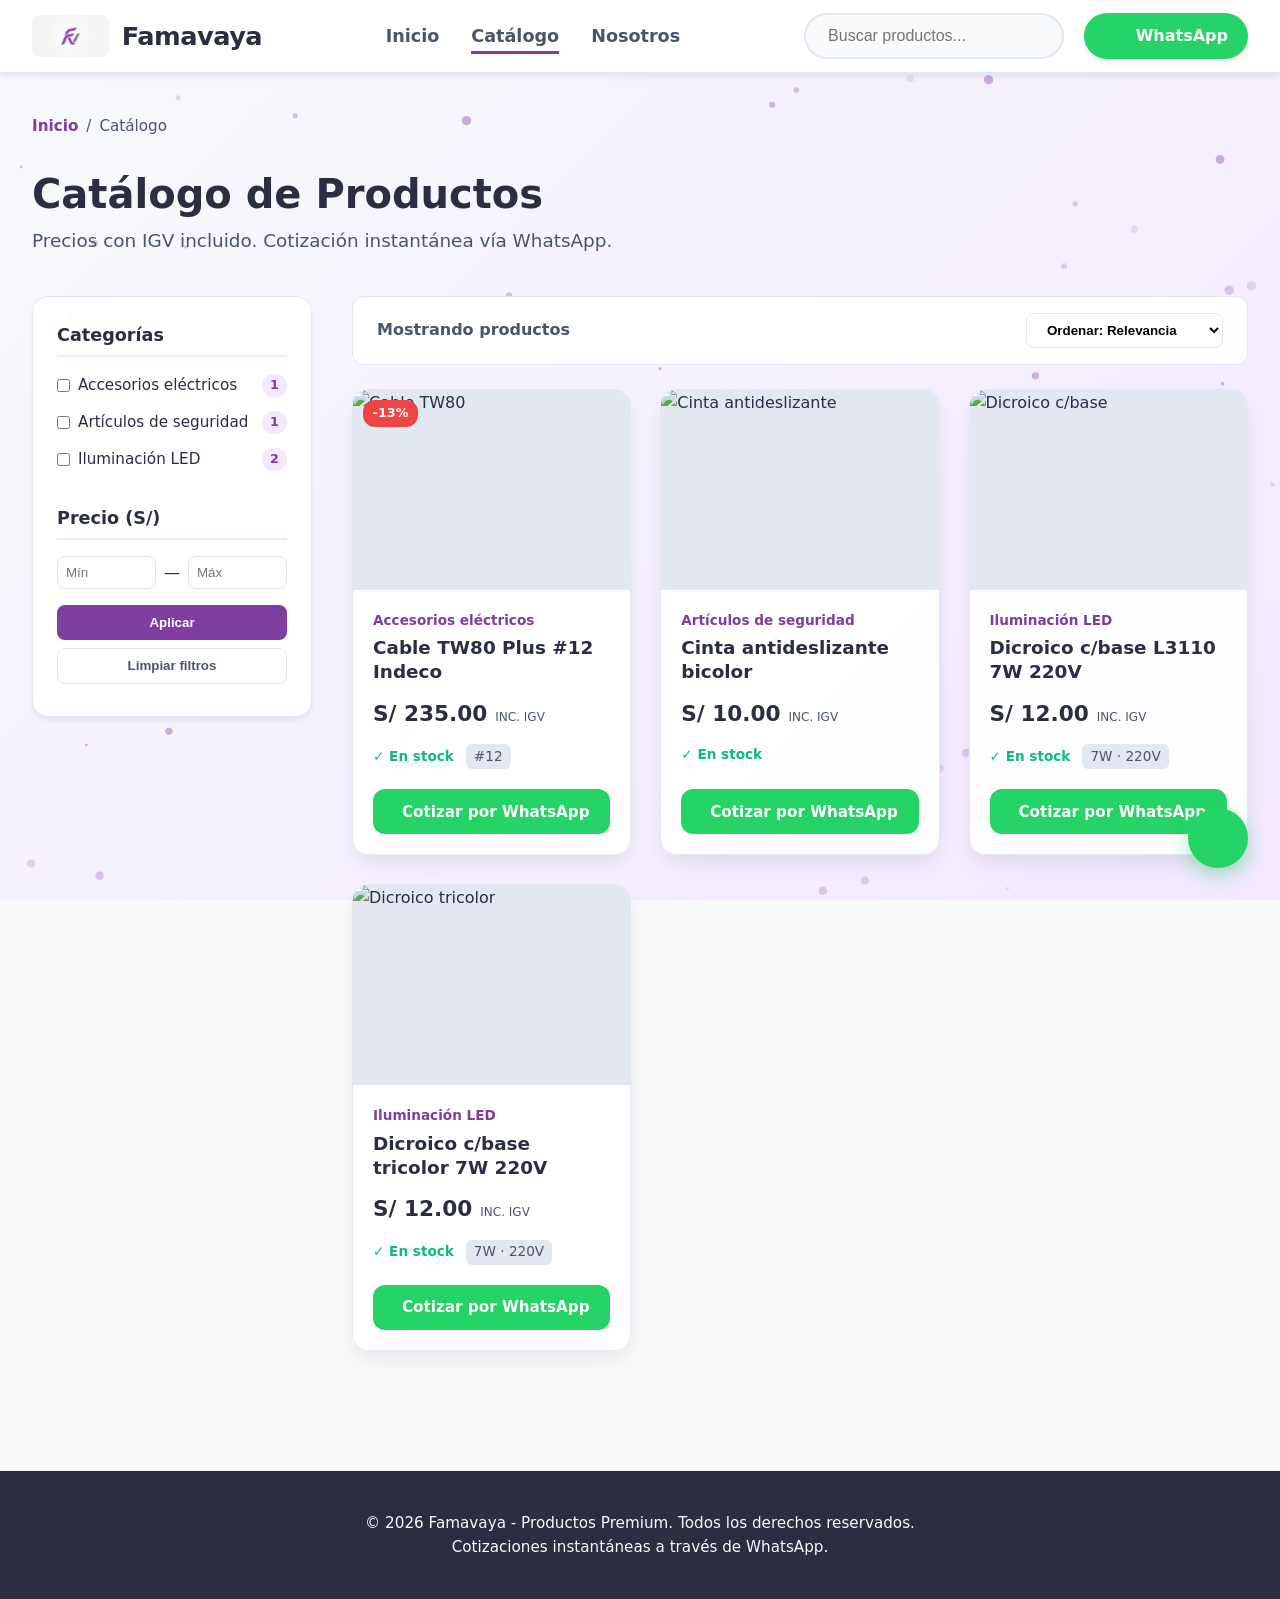
==== catalogo.html @ fc423a28 "primercommit" ====
<!DOCTYPE html>
<html lang="es">
<head>
  <meta charset="UTF-8">
  <meta name="viewport" content="width=device-width, initial-scale=1.0">
  
  <title>Famavaya | Catálogo de Productos Premium</title>
  <meta name="description" content="Explora el catálogo completo de Famavaya. Productos y suministros al mejor precio con cotización directa por WhatsApp.">

  <!-- Favicon -->
  <link rel="icon" href="img/famavaya_icono.jpg" type="image/jpeg">

  <!-- Estilos CSS -->
  <link rel="stylesheet" href="styles.css">
  
  <!-- Iconos Lucide -->
  <script src="https://unpkg.com/lucide@latest"></script>

  <!-- GSAP y Plugins -->
  <script src="https://cdnjs.cloudflare.com/ajax/libs/gsap/3.12.5/gsap.min.js"></script>
  <script src="https://cdnjs.cloudflare.com/ajax/libs/gsap/3.12.5/ScrollTrigger.min.js"></script>
</head>
<body>

  <!-- Resplandor del Cursor -->
  <div class="cursor-glow" id="cursorGlow"></div>

  <!-- Canvas para Fondo Dinámico Animado -->
  <canvas id="bg-canvas"></canvas>

  <!-- ENCABEZADO / HEADER -->
  <header class="header">
    <div class="header-container">
      
      <a href="index.html" class="brand">
        <img src="img/famavaya_icono.jpg" alt="Icono Famavaya" class="brand-icon-img">
        <span class="brand-name">Famavaya</span>
      </a>

      <nav class="navbar" id="navbar">
        <ul class="nav-list">
          <li><a href="index.html" class="nav-link">Inicio</a></li>
          <li><a href="catalogo.html" class="nav-link active">Catálogo</a></li>
          <li><a href="index.html#nosotros" class="nav-link">Nosotros</a></li>
        </ul>
      </nav>

      <div class="header-actions">
        <form class="search-form" id="searchForm">
          <input 
            type="text" 
            class="search-input" 
            id="searchInput" 
            placeholder="Buscar productos..."
            aria-label="Buscar productos"
          >
          <button type="submit" class="search-btn" aria-label="Buscar">
            <i data-lucide="search" class="icon-lg"></i>
          </button>
        </form>

        <a 
          href="https://wa.me/51981144383?text=Hola,%20quisiera%20pedir%20información%20general%20sobre%20los%20productos%20Famavaya." 
          target="_blank" 
          rel="noopener noreferrer" 
          class="wsp-btn shiny-btn"
        >
          <i data-lucide="message-circle" class="icon-lg"></i>
          <span>WhatsApp</span>
        </a>
      </div>

    </div>
  </header>

  <!-- CONTENIDO PRINCIPAL TIENDA -->
  <main class="store-section">
    <div class="container store-container">
      
      <!-- Breadcrumbs -->
      <nav class="breadcrumbs">
        <a href="index.html">Inicio</a>
        <span class="separator">/</span>
        <span class="current">Catálogo</span>
      </nav>

      <!-- Header del Catálogo -->
      <header class="store-header">
        <h1 class="store-title" id="heroTitle">Catálogo de Productos</h1>
        <p class="store-subtitle">Precios con IGV incluido. Cotización instantánea vía WhatsApp.</p>
      </header>

      <!-- Layout: Sidebar + Galería -->
      <div class="store-layout">
        
        <!-- SIDEBAR DE FILTROS -->
        <aside class="store-sidebar">
          <div class="filter-group">
            <h3 class="filter-title">Categorías</h3>
            <ul class="category-list">
              <li>
                <label class="custom-checkbox">
                  <input type="checkbox" value="electricos" class="category-checkbox"> Accesorios eléctricos
                </label>
                <span class="cat-count">1</span>
              </li>
              <li>
                <label class="custom-checkbox">
                  <input type="checkbox" value="seguridad" class="category-checkbox"> Artículos de seguridad
                </label>
                <span class="cat-count">1</span>
              </li>
              <li>
                <label class="custom-checkbox">
                  <input type="checkbox" value="iluminacion" class="category-checkbox"> Iluminación LED
                </label>
                <span class="cat-count">2</span>
              </li>
            </ul>
          </div>

          <div class="filter-group">
            <h3 class="filter-title">Precio (S/)</h3>
            <div class="price-inputs">
              <input type="number" id="minPrice" placeholder="Mín" class="price-input">
              <span class="dash">—</span>
              <input type="number" id="maxPrice" placeholder="Máx" class="price-input">
            </div>
            <button class="btn-sidebar btn-apply" id="applyFiltersBtn">Aplicar</button>
            <button class="btn-sidebar btn-clear" id="clearFiltersBtn">Limpiar filtros</button>
          </div>
        </aside>

        <!-- ÁREA DE PRODUCTOS -->
        <div class="store-content">
          
          <div class="store-top-bar">
            <span class="products-count" id="productsCount">Mostrando productos</span>
            <select class="sort-select" id="sortSelect">
              <option value="default">Ordenar: Relevancia</option>
              <option value="low-high">Precio: Menor a Mayor</option>
              <option value="high-low">Precio: Mayor a Menor</option>
            </select>
          </div>

          <!-- GRID DE PRODUCTOS -->
          <div class="catalog-grid" id="productsGrid">
            
            <!-- Item 1 -->
            <article class="catalog-card" data-category="electricos" data-price="235.00">
              <div class="card-thumb">
                <span class="badge-discount">-13%</span>
                <img src="https://images.unsplash.com/photo-1544716278-ca5e3f4abd8c?auto=format&fit=crop&w=500&q=80" alt="Cable TW80">
              </div>
              <div class="card-details">
                <span class="product-cat">Accesorios eléctricos</span>
                <h3 class="card-title">Cable TW80 Plus #12 Indeco</h3>
                <div class="card-price-row">
                  <span class="price-val">S/ 235.00</span>
                  <span class="igv-tag">inc. IGV</span>
                </div>
                <div class="card-meta">
                  <span class="stock-status">✓ En stock</span>
                  <span class="sku-tag">#12</span>
                </div>
                <a href="https://wa.me/51981144383?text=Hola,%20deseo%20cotizar:%20Cable%20TW80%20Plus" target="_blank" class="wsp-catalog-btn shiny-btn">
                  <i data-lucide="message-circle"></i>
                  <span>Cotizar por WhatsApp</span>
                </a>
              </div>
            </article>

            <!-- Item 2 -->
            <article class="catalog-card" data-category="seguridad" data-price="10.00">
              <div class="card-thumb">
                <img src="https://images.unsplash.com/photo-1589939705384-5185137a7f0f?auto=format&fit=crop&w=500&q=80" alt="Cinta antideslizante">
              </div>
              <div class="card-details">
                <span class="product-cat">Artículos de seguridad</span>
                <h3 class="card-title">Cinta antideslizante bicolor</h3>
                <div class="card-price-row">
                  <span class="price-val">S/ 10.00</span>
                  <span class="igv-tag">inc. IGV</span>
                </div>
                <div class="card-meta">
                  <span class="stock-status">✓ En stock</span>
                </div>
                <a href="https://wa.me/51981144383?text=Hola,%20deseo%20cotizar:%20Cinta%20antideslizante" target="_blank" class="wsp-catalog-btn shiny-btn">
                  <i data-lucide="message-circle"></i>
                  <span>Cotizar por WhatsApp</span>
                </a>
              </div>
            </article>

            <!-- Item 3 -->
            <article class="catalog-card" data-category="iluminacion" data-price="12.00">
              <div class="card-thumb">
                <img src="https://images.unsplash.com/photo-1550985616-10810253b84d?auto=format&fit=crop&w=500&q=80" alt="Dicroico c/base">
              </div>
              <div class="card-details">
                <span class="product-cat">Iluminación LED</span>
                <h3 class="card-title">Dicroico c/base L3110 7W 220V</h3>
                <div class="card-price-row">
                  <span class="price-val">S/ 12.00</span>
                  <span class="igv-tag">inc. IGV</span>
                </div>
                <div class="card-meta">
                  <span class="stock-status">✓ En stock</span>
                  <span class="sku-tag">7W · 220V</span>
                </div>
                <a href="https://wa.me/51981144383?text=Hola,%20deseo%20cotizar:%20Dicroico%20L3110" target="_blank" class="wsp-catalog-btn shiny-btn">
                  <i data-lucide="message-circle"></i>
                  <span>Cotizar por WhatsApp</span>
                </a>
              </div>
            </article>

            <!-- Item 4 -->
            <article class="catalog-card" data-category="iluminacion" data-price="12.00">
              <div class="card-thumb">
                <img src="https://images.unsplash.com/photo-1507499739999-097706ad8914?auto=format&fit=crop&w=500&q=80" alt="Dicroico tricolor">
              </div>
              <div class="card-details">
                <span class="product-cat">Iluminación LED</span>
                <h3 class="card-title">Dicroico c/base tricolor 7W 220V</h3>
                <div class="card-price-row">
                  <span class="price-val">S/ 12.00</span>
                  <span class="igv-tag">inc. IGV</span>
                </div>
                <div class="card-meta">
                  <span class="stock-status">✓ En stock</span>
                  <span class="sku-tag">7W · 220V</span>
                </div>
                <a href="https://wa.me/51981144383?text=Hola,%20deseo%20cotizar:%20Dicroico%20tricolor" target="_blank" class="wsp-catalog-btn shiny-btn">
                  <i data-lucide="message-circle"></i>
                  <span>Cotizar por WhatsApp</span>
                </a>
              </div>
            </article>

          </div>
        </div>
      </div>
    </div>
  </main>

  <!-- Botón Flotante WhatsApp -->
  <a href="https://wa.me/51981144383" target="_blank" class="wsp-float-btn shiny-btn" aria-label="Contacto WhatsApp">
    <i data-lucide="message-circle"></i>
  </a>

  <!-- PIE DE PÁGINA / FOOTER -->
  <footer class="footer">
    <div class="container footer-content">
      <p>&copy; 2026 Famavaya - Productos Premium. Todos los derechos reservados.</p>
      <p>Cotizaciones instantáneas a través de WhatsApp.</p>
    </div>
  </footer>

  <!-- Script JS --->
  <script src="main.js"></script>
</body>
</html>
---- styles.css ----
/* ==========================================================================
   1. VARIABLES Y CONFIGURACIÓN GENERAL
   ========================================================================== */
:root {
  --primary-purple: #803DA0;
  --purple-light: #F3E8FF;
  --purple-dark: #5B21B6;
  
  --bg-gray: #F8FAFC;
  --bg-card: rgba(255, 255, 255, 0.95);
  
  --gray-dark: #2B2D42;
  --gray-medium: #4A5568;
  --gray-border: #E2E8F0;

  --white: #FFFFFF;
  --whatsapp-green: #25D366;
  --whatsapp-green-hover: #1EBE5D;

  --font-family: system-ui, -apple-system, BlinkMacSystemFont, 'Segoe UI', Roboto, sans-serif;
  --shadow-md: 0 4px 6px -1px rgba(0, 0, 0, 0.08);
  --shadow-lg: 0 10px 25px -5px rgba(0, 0, 0, 0.1);
}

* {
  margin: 0;
  padding: 0;
  box-sizing: border-box;
}

html {
  scroll-behavior: smooth;
  font-family: var(--font-family);
  color: var(--gray-dark);
  background-color: var(--bg-gray);
  font-size: 16px;
}

body {
  line-height: 1.6;
  position: relative;
  overflow-x: hidden;
}

/* Canvas para Fondo Dinámico Animado */
#bg-canvas {
  position: fixed;
  top: 0;
  left: 0;
  width: 100vw;
  height: 100vh;
  z-index: -1;
  pointer-events: none;
  background: linear-gradient(135deg, #f8fafc 0%, #f3e8ff 100%);
}

.icon-lg {
  width: 24px;
  height: 24px;
}

/* ==========================================================================
   2. BOTONES SHINY & FLOTANTES
   ========================================================================== */
.shiny-btn {
  position: relative;
  overflow: hidden;
  transition: all 0.3s ease;
}

.shiny-btn::before {
  content: '';
  position: absolute;
  top: 0;
  left: -100%;
  width: 60%;
  height: 100%;
  background: linear-gradient(
    90deg,
    transparent,
    rgba(255, 255, 255, 0.45),
    transparent
  );
  transform: skewX(-20deg);
  transition: none;
}

.shiny-btn:hover::before,
.shiny-btn:focus::before {
  left: 140%;
  transition: left 0.65s ease-in-out;
}

.shiny-btn:hover {
  transform: translateY(-2px);
  box-shadow: 0 6px 20px rgba(128, 61, 160, 0.35);
}

.wsp-float-btn {
  position: fixed;
  bottom: 2rem;
  right: 2rem;
  background-color: var(--whatsapp-green);
  color: var(--white);
  width: 60px;
  height: 60px;
  border-radius: 50%;
  display: flex;
  align-items: center;
  justify-content: center;
  box-shadow: 0 8px 20px rgba(37, 211, 102, 0.4);
  z-index: 999;
  text-decoration: none;
}

.wsp-float-btn i {
  width: 32px;
  height: 32px;
}

/* ==========================================================================
   3. ENCABEZADO / HEADER
   ========================================================================== */
.header {
  position: sticky;
  top: 0;
  z-index: 1000;
  background-color: rgba(255, 255, 255, 0.95);
  backdrop-filter: blur(12px);
  border-bottom: 2px solid var(--gray-border);
  box-shadow: var(--shadow-md);
}

.header-container {
  max-width: 1400px;
  margin: 0 auto;
  padding: 0.8rem 2rem;
  display: flex;
  align-items: center;
  justify-content: space-between;
  gap: 2rem;
}

.brand {
  display: flex;
  align-items: center;
  gap: 0.8rem;
  text-decoration: none;
  color: var(--gray-dark);
}

.brand-icon-img {
  height: 42px;
  width: auto;
  object-fit: contain;
  border-radius: 8px;
}

.brand-name {
  font-size: 1.6rem;
  font-weight: 800;
  color: var(--gray-dark);
  letter-spacing: -0.5px;
}

.nav-list {
  display: flex;
  list-style: none;
  gap: 2rem;
}

.nav-link {
  text-decoration: none;
  color: var(--gray-medium);
  font-weight: 600;
  font-size: 1.1rem;
  padding: 0.5rem 0;
  position: relative;
}

.nav-link::after {
  content: '';
  position: absolute;
  bottom: 0;
  left: 0;
  width: 0%;
  height: 3px;
  background-color: var(--primary-purple);
  transition: width 0.3s ease;
}

.nav-link:hover::after,
.nav-link.active::after {
  width: 100%;
}

.header-actions {
  display: flex;
  align-items: center;
  gap: 1.25rem;
}

.search-form {
  display: flex;
  align-items: center;
  background-color: var(--bg-gray);
  border: 2px solid var(--gray-border);
  border-radius: 28px;
  padding: 0.35rem 1rem;
}

.search-input {
  border: none;
  background: transparent;
  outline: none;
  padding: 0.4rem;
  font-size: 1rem;
  width: 200px;
  color: var(--gray-dark);
}

.search-btn {
  background: transparent;
  border: none;
  cursor: pointer;
  color: var(--gray-medium);
  display: flex;
  align-items: center;
}

.wsp-btn {
  display: flex;
  align-items: center;
  gap: 0.5rem;
  background-color: var(--whatsapp-green);
  color: var(--white);
  text-decoration: none;
  padding: 0.65rem 1.25rem;
  border-radius: 28px;
  font-weight: 700;
  font-size: 1rem;
  box-shadow: var(--shadow-md);
}

/* ==========================================================================
   4. HERO Y SECCIONES GENERALES
   ========================================================================== */
.container {
  max-width: 1300px;
  margin: 0 auto;
  padding: 0 2rem;
}

.hero-section {
  padding: 5rem 0;
  text-align: center;
}

.hero-title {
  font-size: 3rem;
  font-weight: 800;
  color: var(--gray-dark);
  margin-bottom: 1rem;
}

.hero-subtitle {
  font-size: 1.25rem;
  color: var(--gray-medium);
  max-width: 800px;
  margin: 0 auto 2rem;
}

.hero-buttons {
  display: flex;
  justify-content: center;
  gap: 1rem;
}

.btn-primary {
  background-color: var(--primary-purple);
  color: var(--white);
  padding: 0.8rem 1.8rem;
  border-radius: 28px;
  text-decoration: none;
  font-weight: 700;
}

.btn-secondary {
  background-color: transparent;
  border: 2px solid var(--gray-border);
  color: var(--gray-dark);
  padding: 0.8rem 1.8rem;
  border-radius: 28px;
  text-decoration: none;
  font-weight: 700;
}

.section-title {
  font-size: 2rem;
  font-weight: 800;
  margin-bottom: 2rem;
  text-align: center;
}

.featured-section, .about-section {
  padding: 4rem 0;
}

.about-text {
  max-width: 800px;
  margin: 0 auto;
  text-align: center;
  font-size: 1.1rem;
  color: var(--gray-medium);
}

/* ==========================================================================
   5. TIENDA Y CATALOGO LAYOUT
   ========================================================================== */
.store-section {
  padding: 2.5rem 0 4.5rem;
}

.breadcrumbs {
  display: flex;
  align-items: center;
  gap: 0.5rem;
  font-size: 0.95rem;
  color: var(--gray-medium);
  margin-bottom: 1.5rem;
}

.breadcrumbs a {
  color: var(--primary-purple);
  text-decoration: none;
  font-weight: 600;
}

.store-header {
  margin-bottom: 2.5rem;
}

.store-title {
  font-size: 2.5rem;
  font-weight: 800;
  color: var(--gray-dark);
}

.store-subtitle {
  font-size: 1.15rem;
  color: var(--gray-medium);
}

.store-layout {
  display: grid;
  grid-template-columns: 280px 1fr;
  gap: 2.5rem;
  align-items: start;
}

/* SIDEBAR FILTROS */
.store-sidebar {
  background-color: var(--bg-card);
  border: 1px solid var(--gray-border);
  border-radius: 16px;
  padding: 1.5rem;
  box-shadow: var(--shadow-md);
  position: sticky;
  top: 100px;
}

.filter-group {
  margin-bottom: 2rem;
}

.filter-group:last-child {
  margin-bottom: 0;
}

.filter-title {
  font-size: 1.1rem;
  font-weight: 700;
  margin-bottom: 1rem;
  color: var(--gray-dark);
  border-bottom: 2px solid var(--purple-light);
  padding-bottom: 0.4rem;
}

.category-list {
  list-style: none;
}

.category-list li {
  display: flex;
  align-items: center;
  justify-content: space-between;
  margin-bottom: 0.8rem;
  font-size: 0.95rem;
}

.custom-checkbox {
  display: flex;
  align-items: center;
  gap: 0.5rem;
  cursor: pointer;
  color: var(--gray-dark);
}

.cat-count {
  background-color: var(--purple-light);
  color: var(--primary-purple);
  font-size: 0.8rem;
  font-weight: 700;
  padding: 0.1rem 0.5rem;
  border-radius: 12px;
}

.price-inputs {
  display: flex;
  align-items: center;
  gap: 0.5rem;
  margin-bottom: 1rem;
}

.price-input {
  width: 100%;
  padding: 0.5rem;
  border: 1px solid var(--gray-border);
  border-radius: 8px;
  outline: none;
}

.btn-sidebar {
  width: 100%;
  padding: 0.6rem;
  border-radius: 8px;
  font-weight: 700;
  cursor: pointer;
  margin-bottom: 0.5rem;
  border: none;
  transition: all 0.2s ease;
}

.btn-apply {
  background-color: var(--primary-purple);
  color: var(--white);
}

.btn-apply:hover {
  background-color: var(--purple-dark);
}

.btn-clear {
  background-color: transparent;
  border: 1px solid var(--gray-border);
  color: var(--gray-medium);
}

.btn-clear:hover {
  background-color: var(--gray-border);
}

/* BARRA SUPERIOR TIENDA */
.store-top-bar {
  display: flex;
  justify-content: space-between;
  align-items: center;
  margin-bottom: 1.5rem;
  background-color: var(--bg-card);
  padding: 1rem 1.5rem;
  border-radius: 12px;
  border: 1px solid var(--gray-border);
}

.products-count {
  font-weight: 600;
  color: var(--gray-medium);
}

.sort-select {
  padding: 0.5rem 1rem;
  border-radius: 8px;
  border: 1px solid var(--gray-border);
  outline: none;
  background-color: var(--white);
  font-weight: 600;
}

.catalog-grid {
  display: grid;
  grid-template-columns: repeat(auto-fill, minmax(260px, 1fr));
  gap: 1.8rem;
}

/* TARJETAS DE CATALOGO */
.catalog-card {
  background-color: var(--bg-card);
  border: 1px solid var(--gray-border);
  border-radius: 16px;
  overflow: hidden;
  box-shadow: var(--shadow-lg);
  display: flex;
  flex-direction: column;
  transition: transform 0.3s ease, box-shadow 0.3s ease;
}

.card-thumb {
  position: relative;
  width: 100%;
  height: 200px;
  overflow: hidden;
  background-color: var(--gray-border);
}

.card-thumb img {
  width: 100%;
  height: 100%;
  object-fit: cover;
  transition: transform 0.4s ease;
}

.catalog-card:hover .card-thumb img {
  transform: scale(1.06);
}

.badge-discount {
  position: absolute;
  top: 10px;
  left: 10px;
  background-color: #EF4444;
  color: var(--white);
  font-weight: 700;
  font-size: 0.8rem;
  padding: 0.2rem 0.6rem;
  border-radius: 12px;
}

.card-details {
  padding: 1.25rem;
  display: flex;
  flex-direction: column;
  flex-grow: 1;
}

.product-cat {
  font-size: 0.85rem;
  color: var(--primary-purple);
  font-weight: 700;
}

.card-title {
  font-size: 1.15rem;
  font-weight: 700;
  color: var(--gray-dark);
  margin: 0.3rem 0 0.8rem;
  line-height: 1.3;
}

.card-price-row {
  display: flex;
  align-items: baseline;
  gap: 0.5rem;
  margin-bottom: 0.8rem;
}

.price-val {
  font-size: 1.35rem;
  font-weight: 800;
  color: var(--gray-dark);
}

.igv-tag {
  font-size: 0.75rem;
  color: var(--gray-medium);
  text-transform: uppercase;
}

.card-meta {
  display: flex;
  align-items: center;
  gap: 0.75rem;
  margin-bottom: 1.25rem;
  font-size: 0.85rem;
}

.stock-status {
  color: #10B981;
  font-weight: 700;
}

.sku-tag {
  background-color: var(--gray-border);
  padding: 0.1rem 0.5rem;
  border-radius: 6px;
  color: var(--gray-medium);
}

.wsp-catalog-btn {
  margin-top: auto;
  display: flex;
  align-items: center;
  justify-content: center;
  gap: 0.5rem;
  background-color: var(--whatsapp-green);
  color: var(--white);
  text-decoration: none;
  padding: 0.65rem 1rem;
  border-radius: 12px;
  font-weight: 700;
  font-size: 0.95rem;
}

/* ==========================================================================-
   6. FOOTER Y CURSOR GLOW
   ========================================================================== */
.footer {
  background-color: var(--gray-dark);
  color: var(--bg-gray);
  padding: 2.5rem 0;
  text-align: center;
  font-size: 0.95rem;
  margin-top: 3rem;
}

.cursor-glow {
  position: fixed;
  top: 0;
  left: 0;
  width: 350px;
  height: 350px;
  border-radius: 50%;
  background: radial-gradient(circle, rgba(128, 61, 160, 0.3) 0%, rgba(128, 61, 160, 0.1) 45%, rgba(0,0,0,0) 70%);
  pointer-events: none;
  z-index: 9999;
  transform: translate(-50%, -50%);
  filter: blur(25px);
  opacity: 0;
  will-change: transform;
}

/* RESPONSIVIDAD */
@media screen and (max-width: 992px) {
  .store-layout {
    grid-template-columns: 1fr;
  }
  .store-sidebar {
    position: static;
  }
}

@media screen and (max-width: 768px) {
  .header-container {
    flex-direction: column;
    align-items: stretch;
    gap: 1rem;
    padding: 1rem;
  }

  .nav-list { justify-content: center; flex-wrap: wrap; }
  .header-actions { flex-direction: column; width: 100%; }
  .search-form, .wsp-btn { width: 100%; justify-content: center; }

  .catalog-grid { grid-template-columns: 1fr; }
  .cursor-glow { display: none; }
}
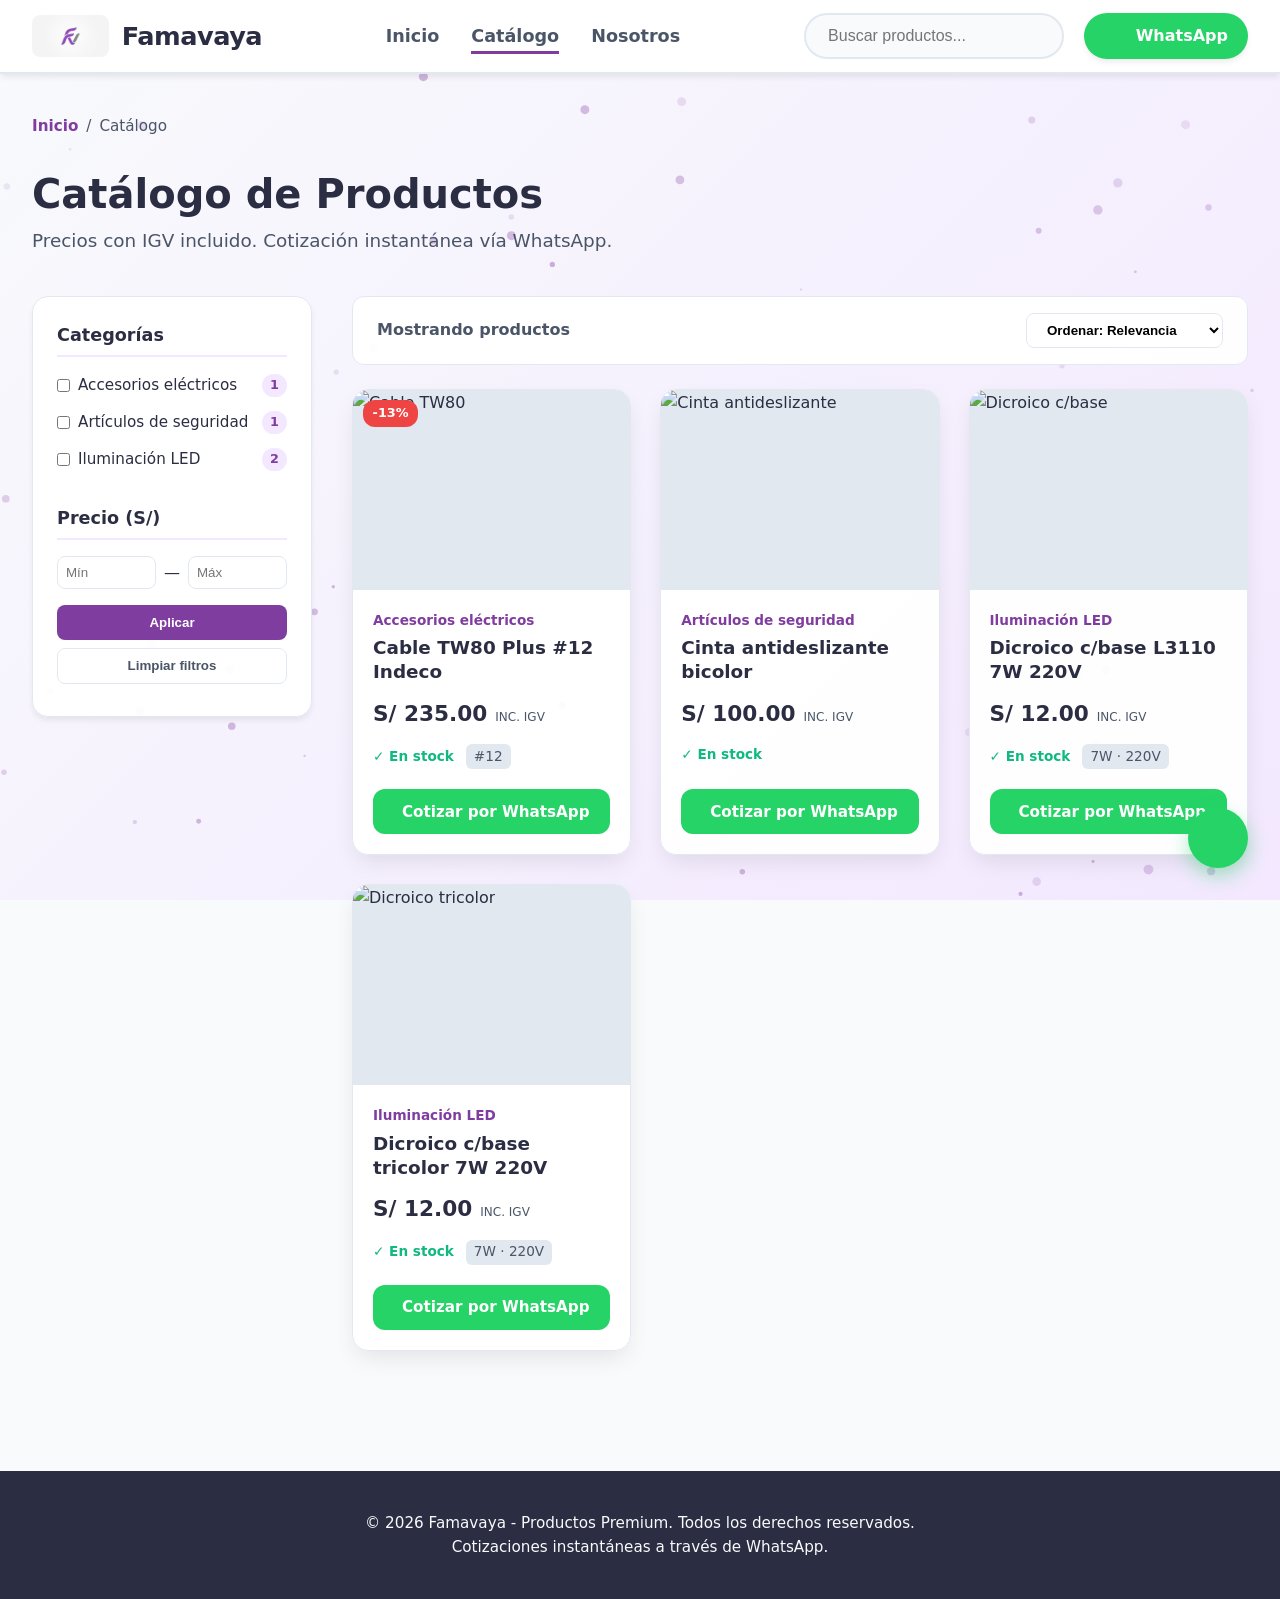
==== commit 4aac8f74: "prueba pages" ====
--- a/catalogo.html
+++ b/catalogo.html
@@ -179,7 +179,7 @@
                 <span class="product-cat">Artículos de seguridad</span>
                 <h3 class="card-title">Cinta antideslizante bicolor</h3>
                 <div class="card-price-row">
-                  <span class="price-val">S/ 10.00</span>
+                  <span class="price-val">S/ 100.00</span>
                   <span class="igv-tag">inc. IGV</span>
                 </div>
                 <div class="card-meta">
--- a/styles.css
+++ b/styles.css
@@ -93,7 +93,7 @@
 
 .shiny-btn:hover {
   transform: translateY(-2px);
-  box-shadow: 0 6px 20px rgba(128, 61, 160, 0.35);
+  box-shadow: 0 6px 20px rgba(132, 63, 164, 0.35);
 }
 
 .wsp-float-btn {
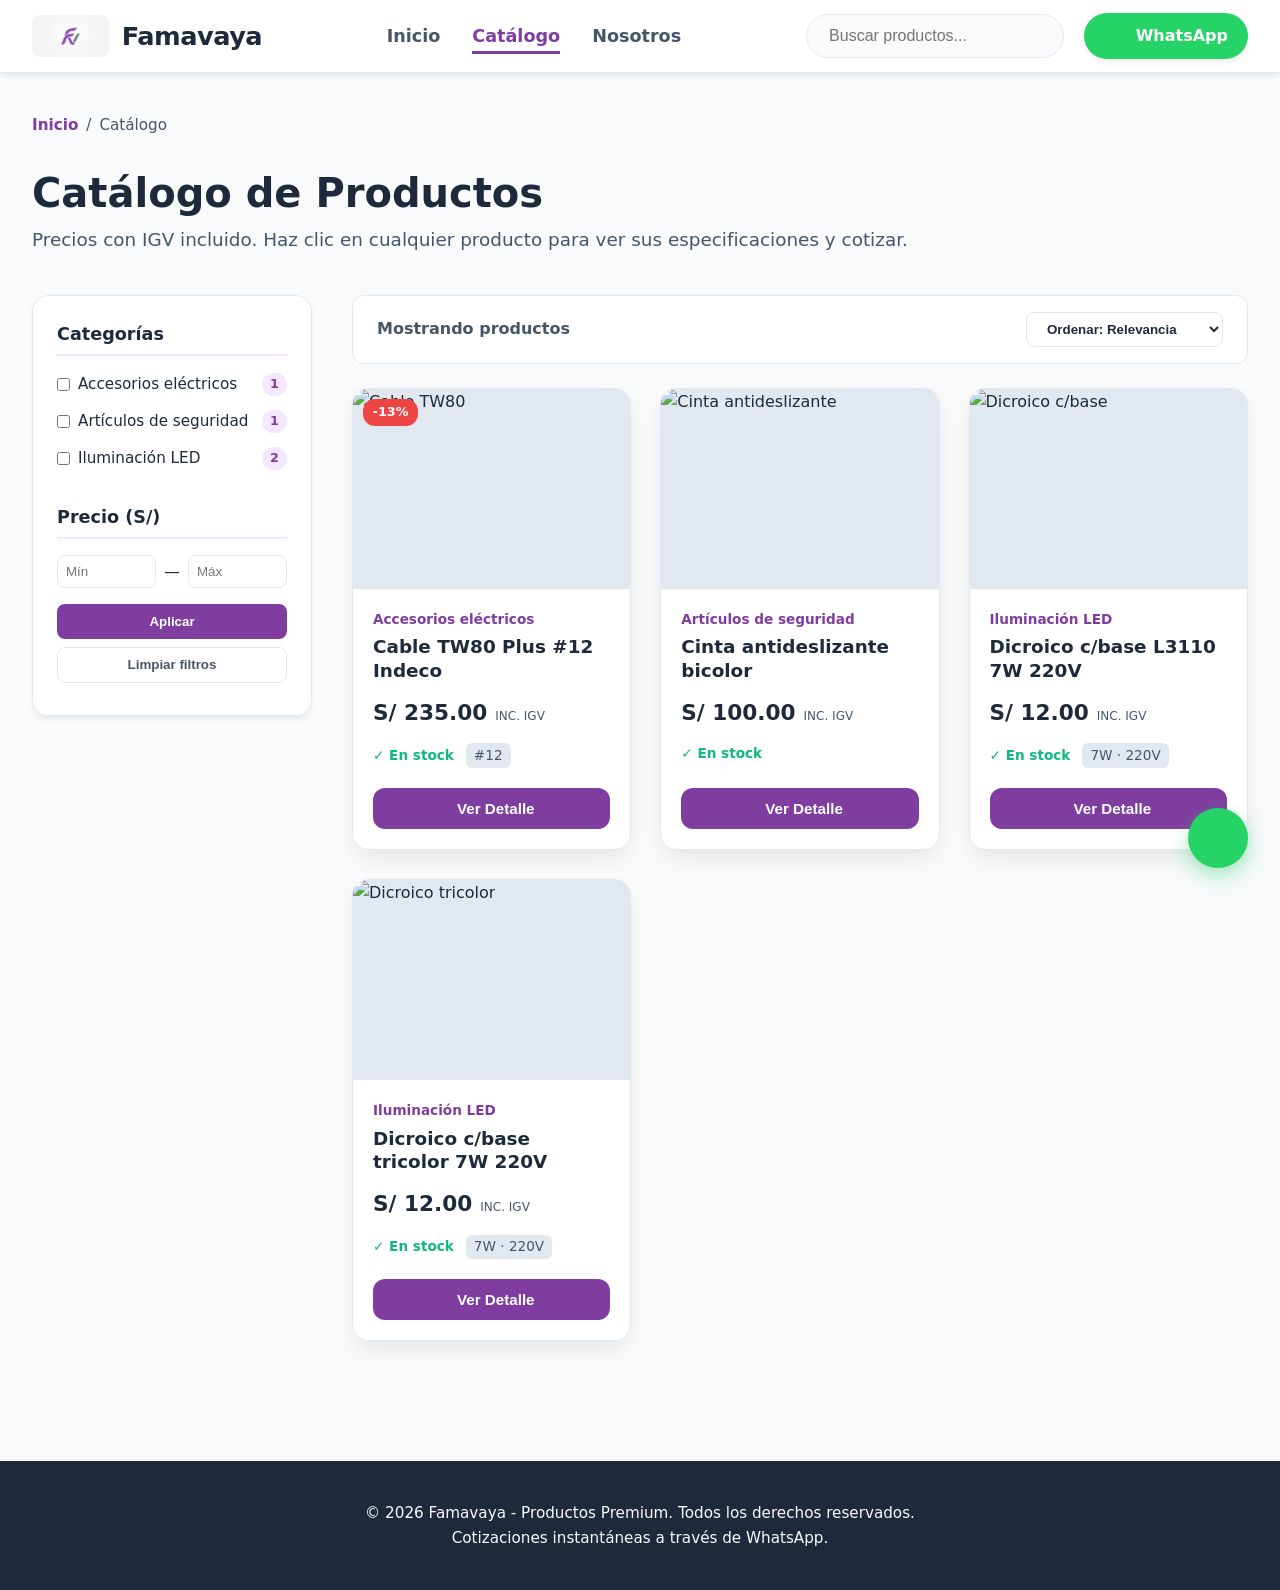
==== commit 19c3314d: "interaccionconlosproductos" ====
--- a/catalogo.html
+++ b/catalogo.html
@@ -87,7 +87,7 @@
       <!-- Header del Catálogo -->
       <header class="store-header">
         <h1 class="store-title" id="heroTitle">Catálogo de Productos</h1>
-        <p class="store-subtitle">Precios con IGV incluido. Cotización instantánea vía WhatsApp.</p>
+        <p class="store-subtitle">Precios con IGV incluido. Haz clic en cualquier producto para ver sus especificaciones y cotizar.</p>
       </header>
 
       <!-- Layout: Sidebar + Galería -->
@@ -143,11 +143,17 @@
             </select>
           </div>
 
-          <!-- GRID DE PRODUCTOS -->
+          <!-- GRID DE PRODUCTOS ENRIQUECIDOS PARA MODAL -->
           <div class="catalog-grid" id="productsGrid">
             
             <!-- Item 1 -->
-            <article class="catalog-card" data-category="electricos" data-price="235.00">
+            <article class="catalog-card" 
+                     data-category="electricos" 
+                     data-price="235.00"
+                     data-brand="Indeco"
+                     data-sku="TW80-12"
+                     data-description="Cable eléctrico TW80 Plus calibre 12 Indeco de alta conductividad y resistencia térmica. Ideal para instalaciones residenciales y comerciales de alto rendimiento."
+                     data-specs='{"Marca":"Indeco","Calibre":"#12 AWG","Uso":"Instalaciones eléctricas residenciales","Garantía":"1 año de fábrica","Material":"Cobre libre de impurezas"}'>
               <div class="card-thumb">
                 <span class="badge-discount">-13%</span>
                 <img src="https://images.unsplash.com/photo-1544716278-ca5e3f4abd8c?auto=format&fit=crop&w=500&q=80" alt="Cable TW80">
@@ -163,15 +169,21 @@
                   <span class="stock-status">✓ En stock</span>
                   <span class="sku-tag">#12</span>
                 </div>
-                <a href="https://wa.me/51981144383?text=Hola,%20deseo%20cotizar:%20Cable%20TW80%20Plus" target="_blank" class="wsp-catalog-btn shiny-btn">
-                  <i data-lucide="message-circle"></i>
-                  <span>Cotizar por WhatsApp</span>
-                </a>
+                <button type="button" class="wsp-catalog-btn shiny-btn open-modal-btn">
+                  <i data-lucide="eye"></i>
+                  <span>Ver Detalle</span>
+                </button>
               </div>
             </article>
 
             <!-- Item 2 -->
-            <article class="catalog-card" data-category="seguridad" data-price="10.00">
+            <article class="catalog-card" 
+                     data-category="seguridad" 
+                     data-price="100.00"
+                     data-brand="SafetyPro"
+                     data-sku="CINT-ANT-01"
+                     data-description="Cinta antideslizante bicolor de alta adherencia para pisos, escaleras y zonas de alto tránsito industrial o residencial. Resistente a líquidos y fricción extrema."
+                     data-specs='{"Marca":"SafetyPro","Ancho":"2 pulgadas","Largo":"18 metros","Color":"Amarillo / Negro","Superficie":"Grano abrasivo premium"}'>
               <div class="card-thumb">
                 <img src="https://images.unsplash.com/photo-1589939705384-5185137a7f0f?auto=format&fit=crop&w=500&q=80" alt="Cinta antideslizante">
               </div>
@@ -185,15 +197,21 @@
                 <div class="card-meta">
                   <span class="stock-status">✓ En stock</span>
                 </div>
-                <a href="https://wa.me/51981144383?text=Hola,%20deseo%20cotizar:%20Cinta%20antideslizante" target="_blank" class="wsp-catalog-btn shiny-btn">
-                  <i data-lucide="message-circle"></i>
-                  <span>Cotizar por WhatsApp</span>
-                </a>
+                <button type="button" class="wsp-catalog-btn shiny-btn open-modal-btn">
+                  <i data-lucide="eye"></i>
+                  <span>Ver Detalle</span>
+                </button>
               </div>
             </article>
 
             <!-- Item 3 -->
-            <article class="catalog-card" data-category="iluminacion" data-price="12.00">
+            <article class="catalog-card" 
+                     data-category="iluminacion" 
+                     data-price="12.00"
+                     data-brand="LedLux"
+                     data-sku="DIC-L3110"
+                     data-description="Foco dicroico LED L3110 con socket base incluido. Consume solo 7W con potencia equivalente a 50W halógeno. Ahorro energético garantizado."
+                     data-specs='{"Marca":"LedLux","Potencia":"7W","Voltaje":"220V","Base":"GU10 / Incluida","Vida útil":"25,000 horas"}'>
               <div class="card-thumb">
                 <img src="https://images.unsplash.com/photo-1550985616-10810253b84d?auto=format&fit=crop&w=500&q=80" alt="Dicroico c/base">
               </div>
@@ -208,15 +226,21 @@
                   <span class="stock-status">✓ En stock</span>
                   <span class="sku-tag">7W · 220V</span>
                 </div>
-                <a href="https://wa.me/51981144383?text=Hola,%20deseo%20cotizar:%20Dicroico%20L3110" target="_blank" class="wsp-catalog-btn shiny-btn">
-                  <i data-lucide="message-circle"></i>
-                  <span>Cotizar por WhatsApp</span>
-                </a>
+                <button type="button" class="wsp-catalog-btn shiny-btn open-modal-btn">
+                  <i data-lucide="eye"></i>
+                  <span>Ver Detalle</span>
+                </button>
               </div>
             </article>
 
             <!-- Item 4 -->
-            <article class="catalog-card" data-category="iluminacion" data-price="12.00">
+            <article class="catalog-card" 
+                     data-category="iluminacion" 
+                     data-price="12.00"
+                     data-brand="LedLux"
+                     data-sku="DIC-TRI-7W"
+                     data-description="Dicroico LED tricolor inteligente. Cambia entre Luz Cálida, Neutra y Fría simplemente apagando y encendiendo el interruptor tradicional."
+                     data-specs='{"Marca":"LedLux","Modos":"3 Temperaturas de luz","Potencia":"7W","Voltaje":"220V","Garantía":"6 meses"}'>
               <div class="card-thumb">
                 <img src="https://images.unsplash.com/photo-1507499739999-097706ad8914?auto=format&fit=crop&w=500&q=80" alt="Dicroico tricolor">
               </div>
@@ -231,10 +255,10 @@
                   <span class="stock-status">✓ En stock</span>
                   <span class="sku-tag">7W · 220V</span>
                 </div>
-                <a href="https://wa.me/51981144383?text=Hola,%20deseo%20cotizar:%20Dicroico%20tricolor" target="_blank" class="wsp-catalog-btn shiny-btn">
-                  <i data-lucide="message-circle"></i>
-                  <span>Cotizar por WhatsApp</span>
-                </a>
+                <button type="button" class="wsp-catalog-btn shiny-btn open-modal-btn">
+                  <i data-lucide="eye"></i>
+                  <span>Ver Detalle</span>
+                </button>
               </div>
             </article>
 
@@ -243,6 +267,53 @@
       </div>
     </div>
   </main>
+
+  <!-- MODAL DE DETALLE DE PRODUCTO -->
+  <div class="product-modal" id="productModal" aria-hidden="true" role="dialog">
+    <div class="modal-overlay" id="modalOverlay"></div>
+    <div class="modal-container">
+      <button class="modal-close-btn" id="modalCloseBtn" aria-label="Cerrar modal">&times;</button>
+      
+      <div class="modal-body">
+        <div class="modal-gallery">
+          <div class="modal-main-image">
+            <img id="modalImg" src="" alt="Producto Famavaya">
+          </div>
+        </div>
+
+        <div class="modal-info">
+          <span class="modal-brand" id="modalBrand">Famavaya Premium</span>
+          <h2 class="modal-title" id="modalTitle">Título del Producto</h2>
+          <span class="modal-sku-tag" id="modalSku">SKU: --</span>
+          
+          <div class="modal-price-box">
+            <span class="modal-price" id="modalPrice">S/ 0.00</span>
+            <span class="modal-igv-tag">inc. IGV</span>
+          </div>
+
+          <p class="modal-description" id="modalDescription">Descripción detallada del producto.</p>
+
+          <div class="modal-specs">
+            <h4 class="specs-title">Características principales:</h4>
+            <ul class="specs-list" id="modalSpecs"></ul>
+          </div>
+
+          <div class="modal-actions-row">
+            <div class="quantity-selector">
+              <button class="qty-btn" id="qtyMinus" type="button">-</button>
+              <input type="number" id="qtyInput" value="1" min="1" readonly>
+              <button class="qty-btn" id="qtyPlus" type="button">+</button>
+            </div>
+
+            <a href="#" id="modalWspBtn" target="_blank" rel="noopener noreferrer" class="wsp-catalog-btn shiny-btn modal-wsp-link">
+              <i data-lucide="message-circle"></i>
+              <span>Cotizar por WhatsApp</span>
+            </a>
+          </div>
+        </div>
+      </div>
+    </div>
+  </div>
 
   <!-- Botón Flotante WhatsApp -->
   <a href="https://wa.me/51981144383" target="_blank" class="wsp-float-btn shiny-btn" aria-label="Contacto WhatsApp">
@@ -257,7 +328,7 @@
     </div>
   </footer>
 
-  <!-- Script JS --->
+  <!-- Script JS -->
   <script src="main.js"></script>
 </body>
 </html>
--- a/styles.css
+++ b/styles.css
@@ -1,5 +1,5 @@
 /* ==========================================================================
-   1. VARIABLES Y CONFIGURACIÓN GENERAL
+   1. VARIABLES Y CONFIGURACIÓN GENERAL (TEMA CLARO DEFAULT)
    ========================================================================== */
 :root {
   --primary-purple: #803DA0;
@@ -9,8 +9,8 @@
   --bg-gray: #F8FAFC;
   --bg-card: rgba(255, 255, 255, 0.95);
   
-  --gray-dark: #2B2D42;
-  --gray-medium: #4A5568;
+  --gray-dark: #1E293B;
+  --gray-medium: #475569;
   --gray-border: #E2E8F0;
 
   --white: #FFFFFF;
@@ -20,8 +20,115 @@
   --font-family: system-ui, -apple-system, BlinkMacSystemFont, 'Segoe UI', Roboto, sans-serif;
   --shadow-md: 0 4px 6px -1px rgba(0, 0, 0, 0.08);
   --shadow-lg: 0 10px 25px -5px rgba(0, 0, 0, 0.1);
-}
-
+
+  --canvas-bg: linear-gradient(135deg, #f8fafc 0%, #f3e8ff 100%);
+  --glow-color: rgba(128, 61, 160, 0.3);
+}
+
+/* ==========================================================================
+   2. ADAPTACIÓN A MODO OSCURO AUTOMÁTICO (PREFERENCIA DEL SISTEMA)
+   ========================================================================== */
+@media (prefers-color-scheme: dark) {
+  :root {
+    --primary-purple: #A855F7;        /* Morado de alto contraste */
+    --purple-light: #2E1065;         /* Fondo oscuro para badges */
+    --purple-dark: #C084FC;          
+    
+    --bg-gray: #0F172A;              /* Fondo de página principal */
+    --bg-card: #1E293B;              /* Tarjetas */
+    
+    --gray-dark: #F8FAFC;            /* Títulos en blanco suave */
+    --gray-medium: #94A3B8;          /* Subtítulos claros */
+    --gray-border: #334155;          /* Bordes discretos */
+
+    --white: #FFFFFF;
+    --shadow-md: 0 4px 12px rgba(0, 0, 0, 0.4);
+    --shadow-lg: 0 10px 25px rgba(0, 0, 0, 0.5);
+
+    --canvas-bg: linear-gradient(135deg, #0f172a 0%, #170b29 100%);
+    --glow-color: rgba(168, 85, 247, 0.25);
+  }
+
+  /* Header en Modo Oscuro */
+  .header {
+    background-color: rgba(15, 23, 42, 0.9) !important;
+    border-bottom: 1px solid #334155;
+  }
+
+  .search-form {
+    background-color: #1E293B;
+    border-color: #334155;
+  }
+
+  .search-input {
+    color: #F8FAFC;
+  }
+
+  .search-input::placeholder {
+    color: #94A3B8;
+  }
+
+  .price-input, 
+  .sort-select {
+    background-color: #0F172A;
+    color: #F8FAFC;
+    border-color: #334155;
+  }
+
+  /* Botones del Hero en Modo Oscuro */
+  .btn-secondary {
+    border-color: #334155 !important;
+    color: #F8FAFC !important;
+  }
+
+  .btn-secondary:hover {
+    background-color: #334155 !important;
+  }
+
+  .btn-clear {
+    color: #94A3B8;
+    border-color: #334155;
+  }
+
+  .btn-clear:hover {
+    background-color: #334155;
+    color: #F8FAFC;
+  }
+
+  .sku-tag {
+    background-color: #334155;
+    color: #CBD5E1;
+  }
+
+  .card-thumb {
+    background-color: #0F172A;
+  }
+
+  .modal-container {
+    background-color: #1E293B;
+    border-color: #334155;
+  }
+
+  .qty-btn {
+    background-color: #0F172A;
+    color: #F8FAFC;
+  }
+
+  /* Footer en Modo Oscuro */
+  .footer {
+    background-color: #020617 !important;
+    color: #94A3B8 !important;
+    border-top: 1px solid #1E293B;
+  }
+
+  .footer p {
+    color: #94A3B8 !important;
+  }
+}
+
+/* ==========================================================================
+   3. RESETS Y ESTILOS BASE
+   ========================================================================== */
 * {
   margin: 0;
   padding: 0;
@@ -34,15 +141,17 @@
   color: var(--gray-dark);
   background-color: var(--bg-gray);
   font-size: 16px;
+  transition: background-color 0.3s ease, color 0.3s ease;
 }
 
 body {
   line-height: 1.6;
   position: relative;
   overflow-x: hidden;
-}
-
-/* Canvas para Fondo Dinámico Animado */
+  background-color: var(--bg-gray);
+  color: var(--gray-dark);
+}
+
 #bg-canvas {
   position: fixed;
   top: 0;
@@ -51,7 +160,7 @@
   height: 100vh;
   z-index: -1;
   pointer-events: none;
-  background: linear-gradient(135deg, #f8fafc 0%, #f3e8ff 100%);
+  background: var(--canvas-bg);
 }
 
 .icon-lg {
@@ -60,7 +169,7 @@
 }
 
 /* ==========================================================================
-   2. BOTONES SHINY & FLOTANTES
+   4. BOTONES SHINY & FLOTANTES
    ========================================================================== */
 .shiny-btn {
   position: relative;
@@ -119,7 +228,7 @@
 }
 
 /* ==========================================================================
-   3. ENCABEZADO / HEADER
+   5. ENCABEZADO / HEADER
    ========================================================================== */
 .header {
   position: sticky;
@@ -127,8 +236,9 @@
   z-index: 1000;
   background-color: rgba(255, 255, 255, 0.95);
   backdrop-filter: blur(12px);
-  border-bottom: 2px solid var(--gray-border);
+  border-bottom: 1px solid var(--gray-border);
   box-shadow: var(--shadow-md);
+  transition: background-color 0.3s ease, border-color 0.3s ease;
 }
 
 .header-container {
@@ -176,6 +286,12 @@
   font-size: 1.1rem;
   padding: 0.5rem 0;
   position: relative;
+  transition: color 0.2s ease;
+}
+
+.nav-link:hover,
+.nav-link.active {
+  color: var(--primary-purple);
 }
 
 .nav-link::after {
@@ -204,9 +320,10 @@
   display: flex;
   align-items: center;
   background-color: var(--bg-gray);
-  border: 2px solid var(--gray-border);
+  border: 1px solid var(--gray-border);
   border-radius: 28px;
   padding: 0.35rem 1rem;
+  transition: all 0.3s ease;
 }
 
 .search-input {
@@ -243,7 +360,7 @@
 }
 
 /* ==========================================================================
-   4. HERO Y SECCIONES GENERALES
+   6. HERO Y BOTONES PRINCIPALES (CORREGIDO)
    ========================================================================== */
 .container {
   max-width: 1300px;
@@ -252,7 +369,7 @@
 }
 
 .hero-section {
-  padding: 5rem 0;
+  padding: 5rem 0 4rem;
   text-align: center;
 }
 
@@ -267,32 +384,47 @@
   font-size: 1.25rem;
   color: var(--gray-medium);
   max-width: 800px;
-  margin: 0 auto 2rem;
+  margin: 0 auto 2.5rem;
 }
 
 .hero-buttons {
   display: flex;
   justify-content: center;
-  gap: 1rem;
+  align-items: center;
+  gap: 1.2rem;
 }
 
 .btn-primary {
-  background-color: var(--primary-purple);
-  color: var(--white);
-  padding: 0.8rem 1.8rem;
+  background-color: var(--primary-purple) !important;
+  color: var(--white) !important;
+  padding: 0.85rem 2rem;
   border-radius: 28px;
   text-decoration: none;
   font-weight: 700;
+  font-size: 1.05rem;
+  display: inline-flex;
+  align-items: center;
+  justify-content: center;
+  box-shadow: 0 4px 15px rgba(128, 61, 160, 0.3);
 }
 
 .btn-secondary {
   background-color: transparent;
-  border: 2px solid var(--gray-border);
-  color: var(--gray-dark);
-  padding: 0.8rem 1.8rem;
+  border: 2px solid var(--gray-border) !important;
+  color: var(--gray-dark) !important;
+  padding: 0.85rem 2rem;
   border-radius: 28px;
   text-decoration: none;
   font-weight: 700;
+  font-size: 1.05rem;
+  display: inline-flex;
+  align-items: center;
+  justify-content: center;
+  transition: all 0.2s ease;
+}
+
+.btn-secondary:hover {
+  background-color: var(--gray-border);
 }
 
 .section-title {
@@ -300,6 +432,7 @@
   font-weight: 800;
   margin-bottom: 2rem;
   text-align: center;
+  color: var(--gray-dark);
 }
 
 .featured-section, .about-section {
@@ -315,7 +448,7 @@
 }
 
 /* ==========================================================================
-   5. TIENDA Y CATALOGO LAYOUT
+   7. TIENDA Y CATÁLOGO LAYOUT
    ========================================================================== */
 .store-section {
   padding: 2.5rem 0 4.5rem;
@@ -358,7 +491,6 @@
   align-items: start;
 }
 
-/* SIDEBAR FILTROS */
 .store-sidebar {
   background-color: var(--bg-card);
   border: 1px solid var(--gray-border);
@@ -367,6 +499,7 @@
   box-shadow: var(--shadow-md);
   position: sticky;
   top: 100px;
+  transition: background-color 0.3s ease, border-color 0.3s ease;
 }
 
 .filter-group {
@@ -428,6 +561,8 @@
   border: 1px solid var(--gray-border);
   border-radius: 8px;
   outline: none;
+  background-color: var(--bg-card);
+  color: var(--gray-dark);
 }
 
 .btn-sidebar {
@@ -447,7 +582,7 @@
 }
 
 .btn-apply:hover {
-  background-color: var(--purple-dark);
+  opacity: 0.9;
 }
 
 .btn-clear {
@@ -456,11 +591,6 @@
   color: var(--gray-medium);
 }
 
-.btn-clear:hover {
-  background-color: var(--gray-border);
-}
-
-/* BARRA SUPERIOR TIENDA */
 .store-top-bar {
   display: flex;
   justify-content: space-between;
@@ -470,6 +600,7 @@
   padding: 1rem 1.5rem;
   border-radius: 12px;
   border: 1px solid var(--gray-border);
+  transition: background-color 0.3s ease, border-color 0.3s ease;
 }
 
 .products-count {
@@ -482,7 +613,8 @@
   border-radius: 8px;
   border: 1px solid var(--gray-border);
   outline: none;
-  background-color: var(--white);
+  background-color: var(--bg-card);
+  color: var(--gray-dark);
   font-weight: 600;
 }
 
@@ -492,7 +624,6 @@
   gap: 1.8rem;
 }
 
-/* TARJETAS DE CATALOGO */
 .catalog-card {
   background-color: var(--bg-card);
   border: 1px solid var(--gray-border);
@@ -501,7 +632,8 @@
   box-shadow: var(--shadow-lg);
   display: flex;
   flex-direction: column;
-  transition: transform 0.3s ease, box-shadow 0.3s ease;
+  cursor: pointer;
+  transition: transform 0.3s ease, box-shadow 0.3s ease, background-color 0.3s ease, border-color 0.3s ease;
 }
 
 .card-thumb {
@@ -595,23 +727,251 @@
   color: var(--gray-medium);
 }
 
-.wsp-catalog-btn {
+.wsp-catalog-btn,
+.open-modal-btn {
   margin-top: auto;
   display: flex;
   align-items: center;
   justify-content: center;
   gap: 0.5rem;
-  background-color: var(--whatsapp-green);
-  color: var(--white);
+  background-color: var(--primary-purple) !important;
+  color: var(--white) !important;
+  border: none;
+  padding: 0.75rem 1rem;
+  border-radius: 12px;
+  font-weight: 700;
+  font-size: 0.95rem;
+  cursor: pointer;
+  width: 100%;
+}
+
+/* ==========================================================================
+   8. MODAL DETALLE DE PRODUCTO
+   ========================================================================== */
+.product-modal {
+  position: fixed;
+  top: 0;
+  left: 0;
+  width: 100vw;
+  height: 100vh;
+  z-index: 10000;
+  display: flex;
+  align-items: center;
+  justify-content: center;
+  opacity: 0;
+  pointer-events: none;
+  transition: opacity 0.3s ease;
+}
+
+.product-modal.active {
+  opacity: 1;
+  pointer-events: all;
+}
+
+.modal-overlay {
+  position: absolute;
+  top: 0;
+  left: 0;
+  width: 100%;
+  height: 100%;
+  background: rgba(0, 0, 0, 0.7);
+  backdrop-filter: blur(5px);
+}
+
+.modal-container {
+  position: relative;
+  background-color: var(--bg-card);
+  width: 90%;
+  max-width: 900px;
+  max-height: 90vh;
+  overflow-y: auto;
+  border-radius: 20px;
+  border: 1px solid var(--gray-border);
+  box-shadow: var(--shadow-lg);
+  padding: 2.5rem 2rem 2rem;
+  z-index: 2;
+  transform: translateY(20px);
+  transition: transform 0.3s ease, background-color 0.3s ease;
+}
+
+.product-modal.active .modal-container {
+  transform: translateY(0);
+}
+
+.modal-close-btn {
+  position: absolute;
+  top: 1rem;
+  right: 1.2rem;
+  background: transparent;
+  border: none;
+  font-size: 2.2rem;
+  color: var(--gray-medium);
+  cursor: pointer;
+  line-height: 1;
+  transition: color 0.2s ease;
+}
+
+.modal-close-btn:hover {
+  color: var(--primary-purple);
+}
+
+.modal-body {
+  display: grid;
+  grid-template-columns: 1fr 1.2fr;
+  gap: 2.5rem;
+  align-items: start;
+}
+
+.modal-main-image {
+  width: 100%;
+  height: 350px;
+  border-radius: 16px;
+  overflow: hidden;
+  background-color: var(--gray-border);
+}
+
+.modal-main-image img {
+  width: 100%;
+  height: 100%;
+  object-fit: cover;
+}
+
+.modal-brand {
+  font-size: 0.85rem;
+  text-transform: uppercase;
+  color: var(--primary-purple);
+  font-weight: 800;
+  letter-spacing: 0.5px;
+}
+
+.modal-title {
+  font-size: 1.8rem;
+  font-weight: 800;
+  color: var(--gray-dark);
+  margin: 0.2rem 0 0.2rem;
+  line-height: 1.25;
+}
+
+.modal-sku-tag {
+  display: inline-block;
+  font-size: 0.85rem;
+  color: var(--gray-medium);
+  margin-bottom: 1rem;
+}
+
+.modal-price-box {
+  display: flex;
+  align-items: baseline;
+  gap: 0.6rem;
+  margin-bottom: 1rem;
+  padding-bottom: 0.8rem;
+  border-bottom: 1px solid var(--gray-border);
+}
+
+.modal-price {
+  font-size: 2.2rem;
+  font-weight: 900;
+  color: var(--gray-dark);
+}
+
+.modal-igv-tag {
+  font-size: 0.9rem;
+  color: var(--gray-medium);
+  font-weight: 600;
+}
+
+.modal-description {
+  color: var(--gray-medium);
+  font-size: 0.95rem;
+  margin-bottom: 1.5rem;
+  line-height: 1.5;
+}
+
+.modal-specs {
+  background-color: rgba(0,0,0,0.03);
+  padding: 1rem;
+  border-radius: 12px;
+  margin-bottom: 1.5rem;
+  border: 1px solid var(--gray-border);
+}
+
+.specs-title {
+  font-size: 0.95rem;
+  color: var(--gray-dark);
+  margin-bottom: 0.6rem;
+  font-weight: 700;
+}
+
+.specs-list {
+  list-style: none;
+  font-size: 0.9rem;
+  color: var(--gray-medium);
+}
+
+.specs-list li {
+  margin-bottom: 0.4rem;
+  display: flex;
+  justify-content: space-between;
+  border-bottom: 1px dashed var(--gray-border);
+  padding-bottom: 0.2rem;
+}
+
+.specs-list li:last-child {
+  border-bottom: none;
+  margin-bottom: 0;
+}
+
+.modal-actions-row {
+  display: flex;
+  align-items: center;
+  gap: 1rem;
+}
+
+.quantity-selector {
+  display: flex;
+  align-items: center;
+  border: 1px solid var(--gray-border);
+  border-radius: 12px;
+  overflow: hidden;
+}
+
+.qty-btn {
+  background-color: var(--bg-gray);
+  border: none;
+  width: 42px;
+  height: 42px;
+  font-size: 1.2rem;
+  font-weight: 800;
+  color: var(--gray-dark);
+  cursor: pointer;
+  transition: background-color 0.2s ease;
+}
+
+.qty-btn:hover {
+  background-color: var(--purple-light);
+  color: var(--primary-purple);
+}
+
+.quantity-selector input {
+  width: 48px;
+  height: 42px;
+  border: none;
+  text-align: center;
+  font-size: 1.05rem;
+  font-weight: 800;
+  background: transparent;
+  color: var(--gray-dark);
+}
+
+.modal-wsp-link {
+  flex-grow: 1;
+  background-color: var(--whatsapp-green) !important;
+  color: var(--white) !important;
   text-decoration: none;
-  padding: 0.65rem 1rem;
-  border-radius: 12px;
-  font-weight: 700;
-  font-size: 0.95rem;
-}
-
-/* ==========================================================================-
-   6. FOOTER Y CURSOR GLOW
+}
+
+/* ==========================================================================
+   9. FOOTER Y CURSOR GLOW
    ========================================================================== */
 .footer {
   background-color: var(--gray-dark);
@@ -620,6 +980,7 @@
   text-align: center;
   font-size: 0.95rem;
   margin-top: 3rem;
+  transition: background-color 0.3s ease;
 }
 
 .cursor-glow {
@@ -629,7 +990,7 @@
   width: 350px;
   height: 350px;
   border-radius: 50%;
-  background: radial-gradient(circle, rgba(128, 61, 160, 0.3) 0%, rgba(128, 61, 160, 0.1) 45%, rgba(0,0,0,0) 70%);
+  background: radial-gradient(circle, var(--glow-color) 0%, rgba(128, 61, 160, 0.05) 45%, rgba(0,0,0,0) 70%);
   pointer-events: none;
   z-index: 9999;
   transform: translate(-50%, -50%);
@@ -660,6 +1021,14 @@
   .header-actions { flex-direction: column; width: 100%; }
   .search-form, .wsp-btn { width: 100%; justify-content: center; }
 
+  .hero-buttons { flex-direction: column; width: 100%; }
+  .btn-primary, .btn-secondary { width: 100%; }
+
   .catalog-grid { grid-template-columns: 1fr; }
   .cursor-glow { display: none; }
+
+  .modal-body { grid-template-columns: 1fr; gap: 1.5rem; }
+  .modal-main-image { height: 220px; }
+  .modal-actions-row { flex-direction: column; }
+  .quantity-selector, .modal-wsp-link { width: 100%; justify-content: center; }
 }
